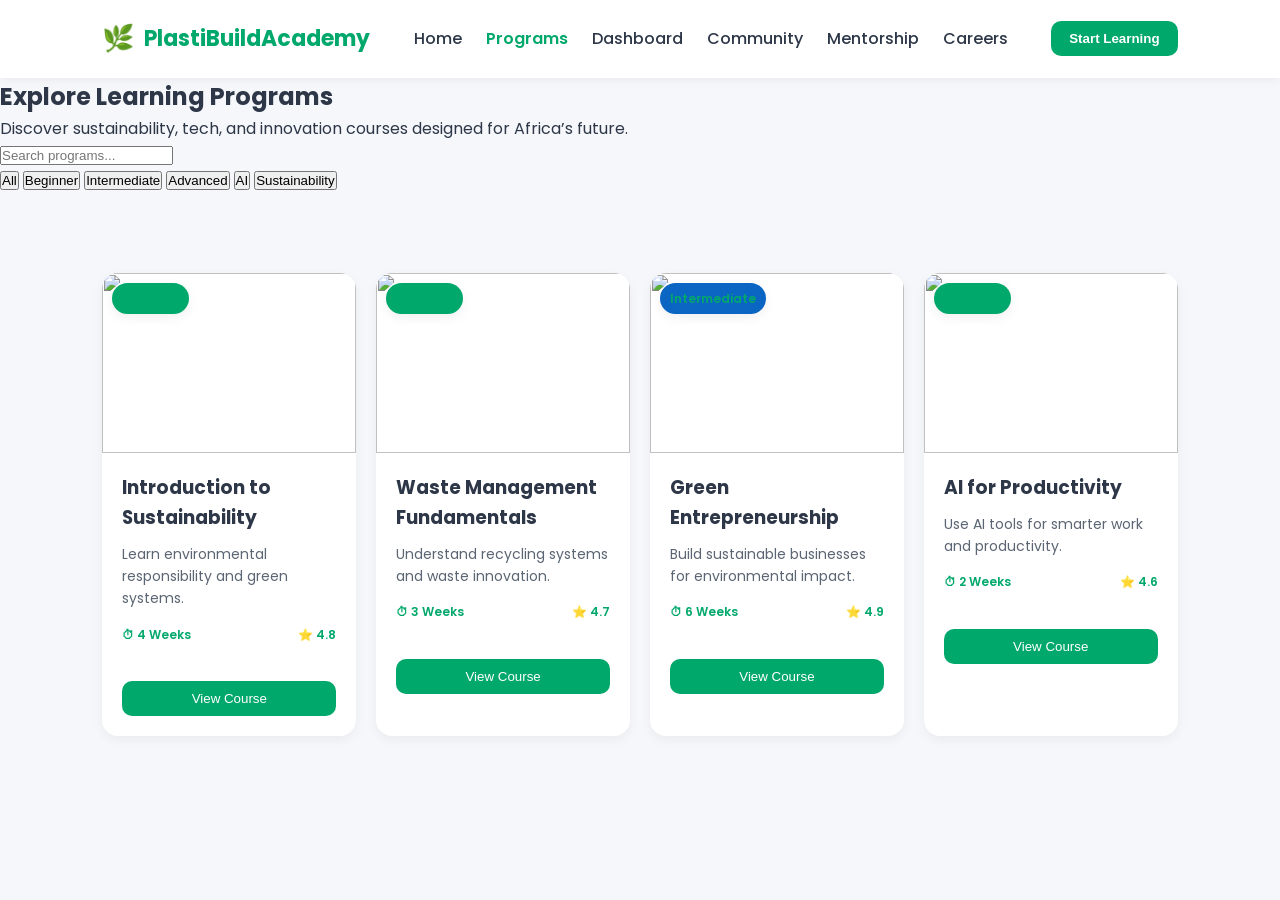
==== programs.html @ 724face9 "Create programs.html" ====
<!DOCTYPE html>
<html lang="en">
<head>
    <meta charset="UTF-8">
    <meta name="viewport" content="width=device-width, initial-scale=1.0">
    <title>Programs | PlastiBuildAcademy</title>

    <link href="https://fonts.googleapis.com/css2?family=Poppins:wght@300;400;500;600;700&display=swap" rel="stylesheet">

    <link rel="stylesheet" href="style.css">
</head>

<body>

<!-- NAVBAR -->
<header class="navbar">

    <div class="logo">
        <span class="logo-icon">🌿</span>
        <span>PlastiBuildAcademy</span>
    </div>

    <nav class="nav-links">
        <a href="index.html">Home</a>
        <a href="programs.html" class="active">Programs</a>
        <a href="dashboard.html">Dashboard</a>
        <a href="community.html">Community</a>
        <a href="mentorship.html">Mentorship</a>
        <a href="careers.html">Careers</a>
    </nav>

    <button class="start-btn">Start Learning</button>

</header>

<!-- HERO -->
<section class="programs-hero">

    <h1>Explore Learning Programs</h1>
    <p>Discover sustainability, tech, and innovation courses designed for Africa’s future.</p>

    <input type="text" placeholder="Search programs..." class="search-bar">

</section>

<!-- FILTERS -->
<section class="program-filters">

    <button>All</button>
    <button>Beginner</button>
    <button>Intermediate</button>
    <button>Advanced</button>
    <button>AI</button>
    <button>Sustainability</button>

</section>

<!-- PROGRAM GRID -->
<section class="programs-section">

    <div class="programs-grid">

        <div class="program-card">
            <div class="program-image">
                <img src="https://images.unsplash.com/photo-1581092918056-0c4c3acd3789">
                <span class="badge beginner">Beginner</span>
            </div>

            <div class="program-content">
                <h3>Introduction to Sustainability</h3>
                <p>Learn environmental responsibility and green systems.</p>

                <div class="program-meta">
                    <span>⏱ 4 Weeks</span>
                    <span>⭐ 4.8</span>
                </div>

                <button>View Course</button>
            </div>
        </div>

        <div class="program-card">
            <div class="program-image">
                <img src="https://images.unsplash.com/photo-1532996122724-e3c354a0b15b">
                <span class="badge beginner">Beginner</span>
            </div>

            <div class="program-content">
                <h3>Waste Management Fundamentals</h3>
                <p>Understand recycling systems and waste innovation.</p>

                <div class="program-meta">
                    <span>⏱ 3 Weeks</span>
                    <span>⭐ 4.7</span>
                </div>

                <button>View Course</button>
            </div>
        </div>

        <div class="program-card">
            <div class="program-image">
                <img src="https://images.unsplash.com/photo-1504384308090-c894fdcc538d">
                <span class="badge intermediate">Intermediate</span>
            </div>

            <div class="program-content">
                <h3>Green Entrepreneurship</h3>
                <p>Build sustainable businesses for environmental impact.</p>

                <div class="program-meta">
                    <span>⏱ 6 Weeks</span>
                    <span>⭐ 4.9</span>
                </div>

                <button>View Course</button>
            </div>
        </div>

        <div class="program-card">
            <div class="program-image">
                <img src="https://images.unsplash.com/photo-1550751827-4bd374c3f58b">
                <span class="badge beginner">Beginner</span>
            </div>

            <div class="program-content">
                <h3>AI for Productivity</h3>
                <p>Use AI tools for smarter work and productivity.</p>

                <div class="program-meta">
                    <span>⏱ 2 Weeks</span>
                    <span>⭐ 4.6</span>
                </div>

                <button>View Course</button>
            </div>
        </div>

    </div>

</section>

</body>
</html>
---- style.css ----
*{
margin:0;
padding:0;
box-sizing:border-box;
}

body{
font-family:'Poppins', sans-serif;
background:#F5F7FA;
color:#2D3748;
line-height:1.6;
}

/* =========================
   NAVBAR
========================= */

.navbar{
display:flex;
justify-content:space-between;
align-items:center;
padding:18px 8%;
background:#fff;
position:sticky;
top:0;
z-index:1000;
box-shadow:0 2px 10px rgba(0,0,0,0.06);
}

.logo{
display:flex;
align-items:center;
gap:10px;
font-size:22px;
font-weight:700;
color:#00A86B;
}

.logo-icon{
font-size:26px;
}

.nav-links{
display:flex;
gap:24px;
}

.nav-links a{
text-decoration:none;
color:#2D3748;
font-weight:500;
transition:0.3s;
}

.nav-links a:hover{
color:#00A86B;
}

.start-btn{
background:#00A86B;
color:#fff;
padding:10px 18px;
border:none;
border-radius:10px;
font-weight:600;
cursor:pointer;
transition:0.3s;
}

.start-btn:hover{
background:#008A59;
}

/* =========================
   HERO (FINAL CLEAN VERSION)
========================= */

.hero{
padding:100px 8%;
background:linear-gradient(135deg,#E8F7F0,#FFFFFF);
}

.hero-wrapper{
display:flex;
align-items:center;
justify-content:space-between;
gap:60px;
max-width:1200px;
margin:auto;
}

.hero-text{
flex:1;
}

.brand-tag{
color:#00A86B;
font-weight:600;
margin-bottom:15px;
}

.hero h1{
font-size:54px;
line-height:1.2;
margin-bottom:20px;
color:#2D3748;
}

.hero p{
font-size:18px;
color:#5B6573;
margin-bottom:25px;
}

.hero-buttons{
display:flex;
gap:15px;
margin-bottom:25px;
flex-wrap:wrap;
}

/* BUTTONS */

.btn-primary,
.btn-secondary{
padding:14px 26px;
border-radius:12px;
font-size:16px;
font-weight:600;
cursor:pointer;
transition:0.3s;
border:none;
}

.btn-primary{
background:#00A86B;
color:#fff;
}

.btn-primary:hover{
background:#008A59;
}

.btn-secondary{
background:#fff;
color:#00A86B;
border:2px solid #00A86B;
}

.btn-secondary:hover{
background:#00A86B;
color:#fff;
}

/* BADGES */

.hero-badges{
display:flex;
gap:20px;
flex-wrap:wrap;
margin-top:20px;
}

.badge{
background:#fff;
padding:15px 20px;
border-radius:12px;
box-shadow:0 4px 12px rgba(0,0,0,0.06);
text-align:center;
}

.badge h4{
color:#00A86B;
font-size:20px;
}

.badge span{
font-size:12px;
color:#5B6573;
}

/* IMAGE */

.hero-image{
flex:1;
position:relative;
}

.image-card img{
width:100%;
border-radius:20px;
box-shadow:0 10px 30px rgba(0,0,0,0.1);
}

.floating-card{
position:absolute;
background:#fff;
padding:10px 14px;
border-radius:12px;
box-shadow:0 6px 18px rgba(0,0,0,0.1);
font-size:13px;
font-weight:500;
}

.card1{
top:20px;
left:-20px;
}

.card2{
bottom:40px;
left:-30px;
}

.card3{
top:50%;
right:-25px;
}

/* =========================
   STATS
========================= */

.stats-section{
display:grid;
grid-template-columns:repeat(4,1fr);
gap:20px;
padding:70px 8%;
background:#fff;
}

.stat-card{
background:#F5F7FA;
padding:30px;
border-radius:14px;
text-align:center;
transition:0.3s;
}

.stat-card:hover{
transform:translateY(-6px);
}

.stat-card h2{
font-size:34px;
color:#00A86B;
}

.stat-card p{
color:#2D3748;
font-weight:500;
}

/* =========================
   PROGRAMS
========================= */

.programs-section{
padding:80px 8%;
text-align:center;
background:#F5F7FA;
}

.section-title{
font-size:32px;
color:#00A86B;
margin-bottom:10px;
}

.section-subtitle{
color:#5B6573;
margin-bottom:40px;
}

.programs-grid{
display:grid;
grid-template-columns:repeat(4,1fr);
gap:20px;
}

.program-card{
background:#fff;
padding:25px;
border-radius:14px;
text-align:left;
transition:0.3s;
box-shadow:0 4px 12px rgba(0,0,0,0.05);
}

.program-card:hover{
transform:translateY(-6px);
}

.program-card h3{
margin-bottom:10px;
}

.program-card p{
font-size:14px;
color:#5B6573;
margin-bottom:15px;
}

.program-card span{
display:block;
font-size:12px;
color:#00A86B;
font-weight:600;
margin-bottom:12px;
}

.program-card button{
width:100%;
padding:10px;
background:#00A86B;
color:#fff;
border:none;
border-radius:10px;
cursor:pointer;
}

.program-card button:hover{
background:#008A59;
}

/* =========================
   PATHWAY
========================= */

.pathway-section{
padding:80px 8%;
background:#fff;
text-align:center;
}

.pathway-grid{
display:grid;
grid-template-columns:repeat(4,1fr);
gap:20px;
margin-top:40px;
}

.pathway-card{
background:#F5F7FA;
padding:30px;
border-radius:14px;
transition:0.3s;
}

.pathway-card:hover{
transform:translateY(-6px);
}

.pathway-number{
width:55px;
height:55px;
margin:0 auto 15px;
background:#00A86B;
color:#fff;
border-radius:50%;
display:flex;
align-items:center;
justify-content:center;
font-weight:700;
}

/* =========================
   RESPONSIVE
========================= */

@media(max-width:1024px){

.stats-section,
.programs-grid,
.pathway-grid{
grid-template-columns:repeat(2,1fr);
}

.hero h1{
font-size:42px;
}

.hero-wrapper{
flex-direction:column;
text-align:center;
}

.card1,.card2,.card3{
display:none;
}

}

@media(max-width:600px){

.nav-links{
display:none;
}

.stats-section,
.programs-grid,
.pathway-grid{
grid-template-columns:1fr;
}

.hero{
padding:80px 6%;
}

.hero h1{
font-size:34px;
}

.hero p{
font-size:16px;
}

}



/* =========================
   NAVBAR 2.0 (UPGRADED)
========================= */

.menu-toggle{
display:none;
font-size:26px;
background:none;
border:none;
cursor:pointer;
color:#2D3748;
}

.navbar.scrolled{
background:rgba(255,255,255,0.85);
backdrop-filter:blur(10px);
box-shadow:0 6px 20px rgba(0,0,0,0.08);
}

/* Active link */
.nav-links a.active{
color:#00A86B;
font-weight:600;
}

/* MOBILE NAV */
@media(max-width:900px){

.menu-toggle{
display:block;
}

.nav-links{
position:absolute;
top:70px;
left:0;
right:0;
background:#fff;
flex-direction:column;
align-items:center;
gap:20px;
padding:20px;
display:none;
box-shadow:0 10px 20px rgba(0,0,0,0.08);
}

.nav-links.show{
display:flex;
}

.start-btn{
display:none;
}
   }




/* =========================
   IMPACT SECTION (NEW)
========================= */

.impact-section{
padding:80px 8%;
background:linear-gradient(135deg,#FFFFFF,#E8F7F0);
text-align:center;
}

.impact-grid{
display:grid;
grid-template-columns:repeat(4,1fr);
gap:20px;
margin-top:40px;
}

.impact-card{
background:#fff;
padding:30px;
border-radius:16px;
box-shadow:0 6px 18px rgba(0,0,0,0.06);
transition:0.3s;
}

.impact-card:hover{
transform:translateY(-8px);
}

.impact-icon{
font-size:30px;
margin-bottom:10px;
}

.impact-card h2{
font-size:40px;
color:#00A86B;
margin-bottom:10px;
}

.impact-card p{
color:#5B6573;
font-weight:500;
   }


/* =========================
   PROGRAMS 2.0 (UPGRADED)
========================= */

.program-card{
padding:0;
overflow:hidden;
border-radius:16px;
}

.program-image{
position:relative;
height:180px;
}

.program-image img{
width:100%;
height:100%;
object-fit:cover;
}

.program-content{
padding:20px;
text-align:left;
}

.program-meta{
display:flex;
justify-content:space-between;
margin:10px 0 15px;
font-size:13px;
color:#5B6573;
}

/* BADGES */

.badge{
position:absolute;
top:10px;
left:10px;
padding:6px 10px;
border-radius:20px;
font-size:11px;
font-weight:600;
color:#fff;
}

.badge.beginner{
background:#00A86B;
}

.badge.intermediate{
background:#0A66C2;
}

/* BUTTON IMPROVE */

.program-card button{
margin-top:10px;
}

/* HOVER EFFECT ENHANCED */

.program-card:hover{
transform:translateY(-10px);
box-shadow:0 12px 25px rgba(0,0,0,0.12);
}



/* =========================
   PATHWAY 2.0 (FLOW DESIGN)
========================= */

.pathway-flow{
display:flex;
justify-content:space-between;
gap:20px;
margin-top:40px;
position:relative;
}

/* connecting line */
.pathway-flow::before{
content:"";
position:absolute;
top:35px;
left:5%;
right:5%;
height:3px;
background:#DDEEE5;
z-index:0;
}

.path-step{
flex:1;
background:#F5F7FA;
padding:30px 20px;
border-radius:16px;
text-align:center;
position:relative;
z-index:1;
transition:0.3s;
}

.path-step:hover{
transform:translateY(-8px);
box-shadow:0 10px 25px rgba(0,0,0,0.08);
}

.step-icon{
width:60px;
height:60px;
margin:0 auto 15px;
background:#00A86B;
color:#fff;
border-radius:50%;
display:flex;
align-items:center;
justify-content:center;
font-size:20px;
font-weight:700;
box-shadow:0 6px 15px rgba(0,168,107,0.25);
}

.path-step h3{
margin-bottom:10px;
color:#2D3748;
}

.path-step p{
color:#5B6573;
font-size:14px;
}

/* RESPONSIVE */
@media(max-width:900px){

.pathway-flow{
flex-direction:column;
}

.pathway-flow::before{
display:none;
}

   }
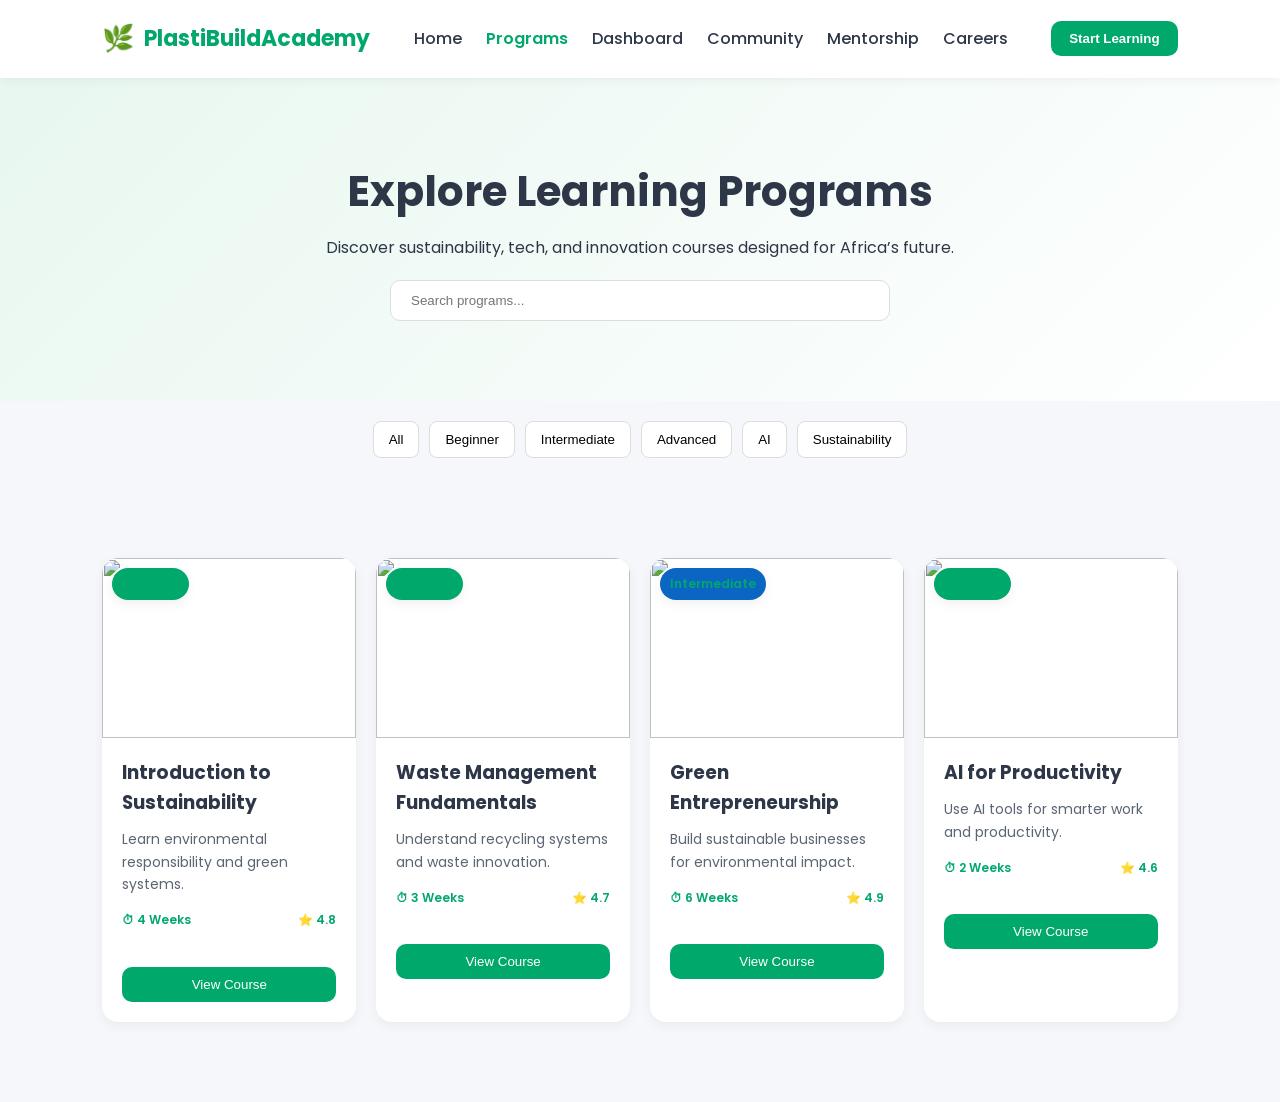
==== commit f8a25e27: "Fix formatting of navigation links in programs.html" ====
--- a/programs.html
+++ b/programs.html
@@ -21,9 +21,9 @@
     </div>
 
     <nav class="nav-links">
-        <a href="index.html">Home</a>
-        <a href="programs.html" class="active">Programs</a>
-        <a href="dashboard.html">Dashboard</a>
+       <a href="index.html">Home</a>
+<a href="programs.html" class="active">Programs</a>
+<a href="dashboard.html">Dashboard</a>
         <a href="community.html">Community</a>
         <a href="mentorship.html">Mentorship</a>
         <a href="careers.html">Careers</a>
--- a/style.css
+++ b/style.css
@@ -671,16 +671,69 @@
 
    }
 
-
-
-
-
-
-
-
-
-
-
-
-
-
+/* =========================
+   PROGRAMS PAGE UI
+========================= */
+
+.programs-hero{
+padding:80px 8%;
+text-align:center;
+background:linear-gradient(135deg,#E8F7F0,#fff);
+}
+
+.programs-hero h1{
+font-size:42px;
+margin-bottom:10px;
+color:#2D3748;
+}
+
+.search-bar{
+margin-top:20px;
+padding:12px 20px;
+width:60%;
+max-width:500px;
+border-radius:10px;
+border:1px solid #ddd;
+}
+
+.program-filters{
+display:flex;
+justify-content:center;
+gap:10px;
+flex-wrap:wrap;
+padding:20px;
+}
+
+.program-filters button{
+padding:10px 15px;
+border:none;
+background:#fff;
+border-radius:8px;
+cursor:pointer;
+border:1px solid #ddd;
+transition:0.3s;
+}
+
+.program-filters button:hover{
+background:#00A86B;
+color:#fff;
+   }
+
+
+
+
+
+
+
+
+
+
+
+
+
+
+
+
+
+
+
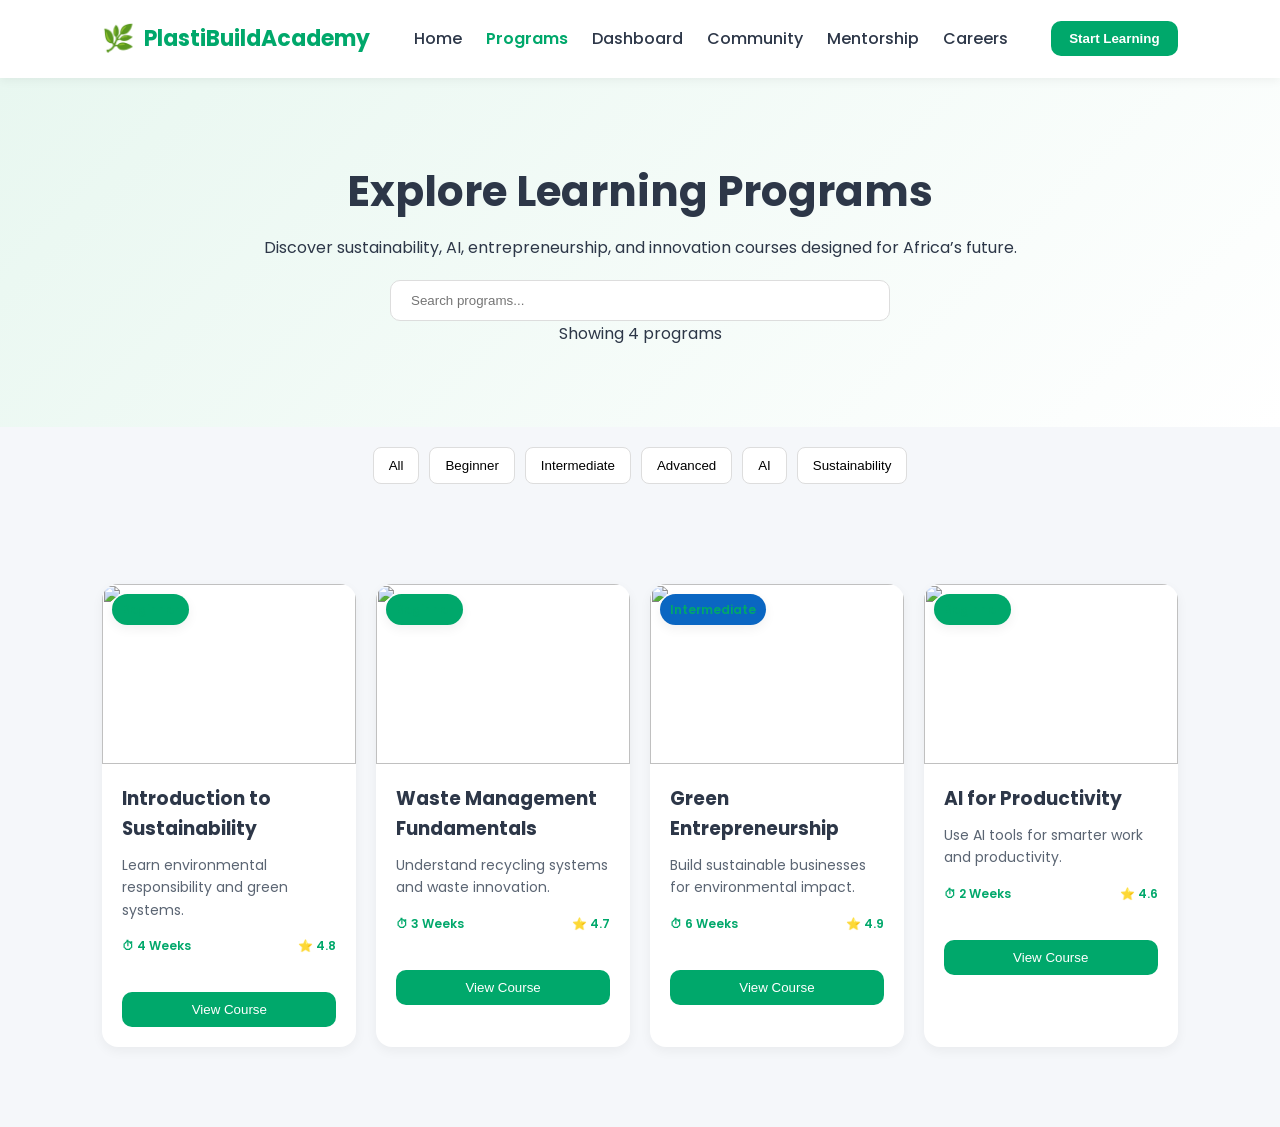
==== commit 6c433c45: "Update programs.html" ====
--- a/programs.html
+++ b/programs.html
@@ -1,66 +1,83 @@
 <!DOCTYPE html>
 <html lang="en">
 <head>
-    <meta charset="UTF-8">
-    <meta name="viewport" content="width=device-width, initial-scale=1.0">
-    <title>Programs | PlastiBuildAcademy</title>
+<meta charset="UTF-8">
+<meta name="viewport" content="width=device-width, initial-scale=1.0">
+<title>Programs | PlastiBuildAcademy</title>
 
-    <link href="https://fonts.googleapis.com/css2?family=Poppins:wght@300;400;500;600;700&display=swap" rel="stylesheet">
-
-    <link rel="stylesheet" href="style.css">
+<link href="https://fonts.googleapis.com/css2?family=Poppins:wght@300;400;500;600;700&display=swap" rel="stylesheet">
+<link rel="stylesheet" href="style.css">
 </head>
 
 <body>
 
 <!-- NAVBAR -->
-<header class="navbar">
+<header class="navbar" id="navbar">
 
     <div class="logo">
         <span class="logo-icon">🌿</span>
         <span>PlastiBuildAcademy</span>
     </div>
 
-    <nav class="nav-links">
-       <a href="index.html">Home</a>
-<a href="programs.html" class="active">Programs</a>
-<a href="dashboard.html">Dashboard</a>
-        <a href="community.html">Community</a>
-        <a href="mentorship.html">Mentorship</a>
-        <a href="careers.html">Careers</a>
+    <button class="menu-toggle" id="menu-toggle">☰</button>
+
+    <nav class="nav-links" id="nav-links">
+        <a href="index.html">Home</a>
+        <a href="programs.html" class="active">Programs</a>
+        <a href="dashboard.html">Dashboard</a>
+        <a href="#">Community</a>
+        <a href="#">Mentorship</a>
+        <a href="#">Careers</a>
     </nav>
 
     <button class="start-btn">Start Learning</button>
+</header>
 
-</header>
+<main>
 
 <!-- HERO -->
 <section class="programs-hero">
 
-    <h1>Explore Learning Programs</h1>
-    <p>Discover sustainability, tech, and innovation courses designed for Africa’s future.</p>
+    <div class="container">
 
-    <input type="text" placeholder="Search programs..." class="search-bar">
+        <h1>Explore Learning Programs</h1>
+
+        <p>
+            Discover sustainability, AI, entrepreneurship, and innovation courses designed for Africa’s future.
+        </p>
+
+        <input type="text" placeholder="Search programs..." class="search-bar" id="searchInput">
+
+        <div class="results-info">
+            Showing <span>4</span> programs
+        </div>
+
+    </div>
 
 </section>
 
 <!-- FILTERS -->
 <section class="program-filters">
 
-    <button>All</button>
-    <button>Beginner</button>
-    <button>Intermediate</button>
-    <button>Advanced</button>
-    <button>AI</button>
-    <button>Sustainability</button>
+    <button class="filter active">All</button>
+    <button class="filter">Beginner</button>
+    <button class="filter">Intermediate</button>
+    <button class="filter">Advanced</button>
+    <button class="filter">AI</button>
+    <button class="filter">Sustainability</button>
 
 </section>
 
 <!-- PROGRAM GRID -->
 <section class="programs-section">
 
+<div class="container">
+
     <div class="programs-grid">
 
-        <div class="program-card">
+        <!-- CARD 1 -->
+        <div class="program-card" data-level="beginner sustainability">
+
             <div class="program-image">
                 <img src="https://images.unsplash.com/photo-1581092918056-0c4c3acd3789">
                 <span class="badge beginner">Beginner</span>
@@ -77,9 +94,12 @@
 
                 <button>View Course</button>
             </div>
+
         </div>
 
-        <div class="program-card">
+        <!-- CARD 2 -->
+        <div class="program-card" data-level="beginner waste">
+
             <div class="program-image">
                 <img src="https://images.unsplash.com/photo-1532996122724-e3c354a0b15b">
                 <span class="badge beginner">Beginner</span>
@@ -96,9 +116,12 @@
 
                 <button>View Course</button>
             </div>
+
         </div>
 
-        <div class="program-card">
+        <!-- CARD 3 -->
+        <div class="program-card" data-level="intermediate business">
+
             <div class="program-image">
                 <img src="https://images.unsplash.com/photo-1504384308090-c894fdcc538d">
                 <span class="badge intermediate">Intermediate</span>
@@ -115,9 +138,12 @@
 
                 <button>View Course</button>
             </div>
+
         </div>
 
-        <div class="program-card">
+        <!-- CARD 4 -->
+        <div class="program-card" data-level="beginner ai">
+
             <div class="program-image">
                 <img src="https://images.unsplash.com/photo-1550751827-4bd374c3f58b">
                 <span class="badge beginner">Beginner</span>
@@ -134,11 +160,17 @@
 
                 <button>View Course</button>
             </div>
+
         </div>
 
     </div>
 
+</div>
+
 </section>
 
+</main>
+
+<script src="script.js"></script>
 </body>
 </html>
